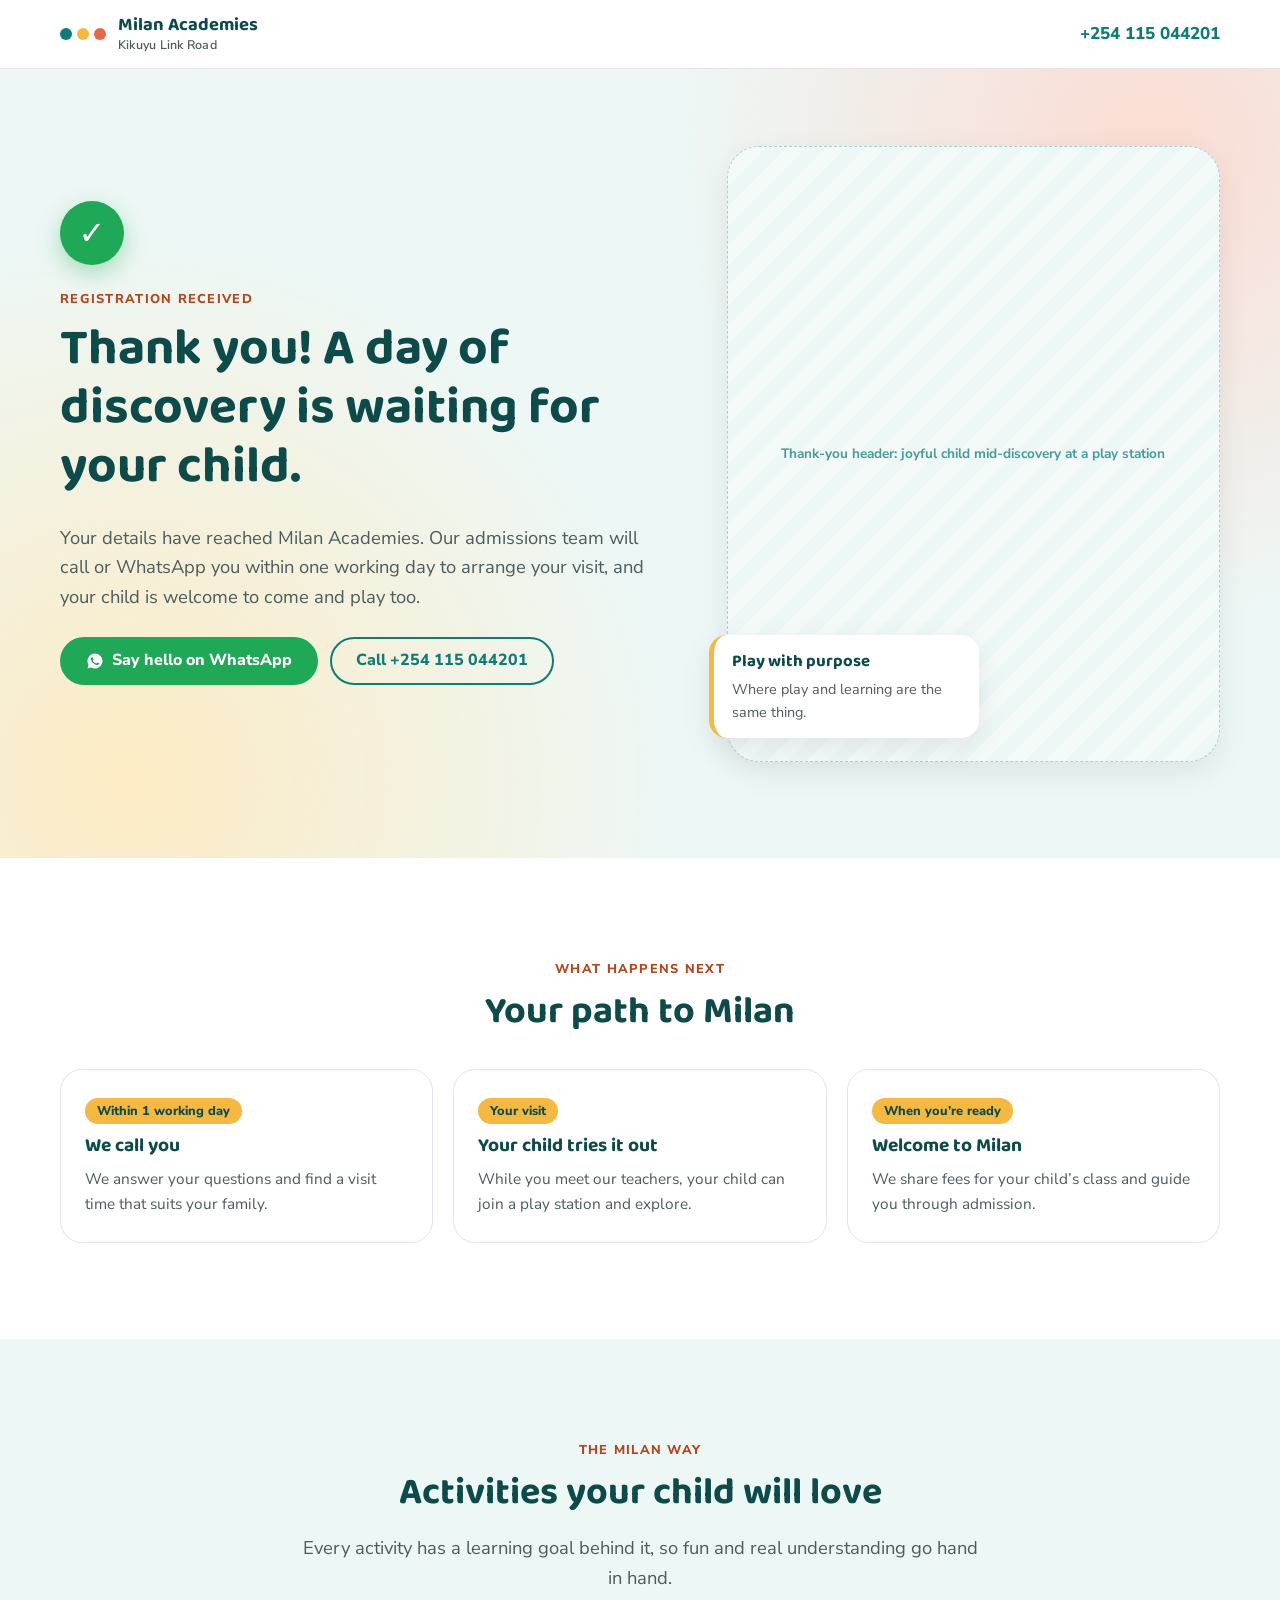
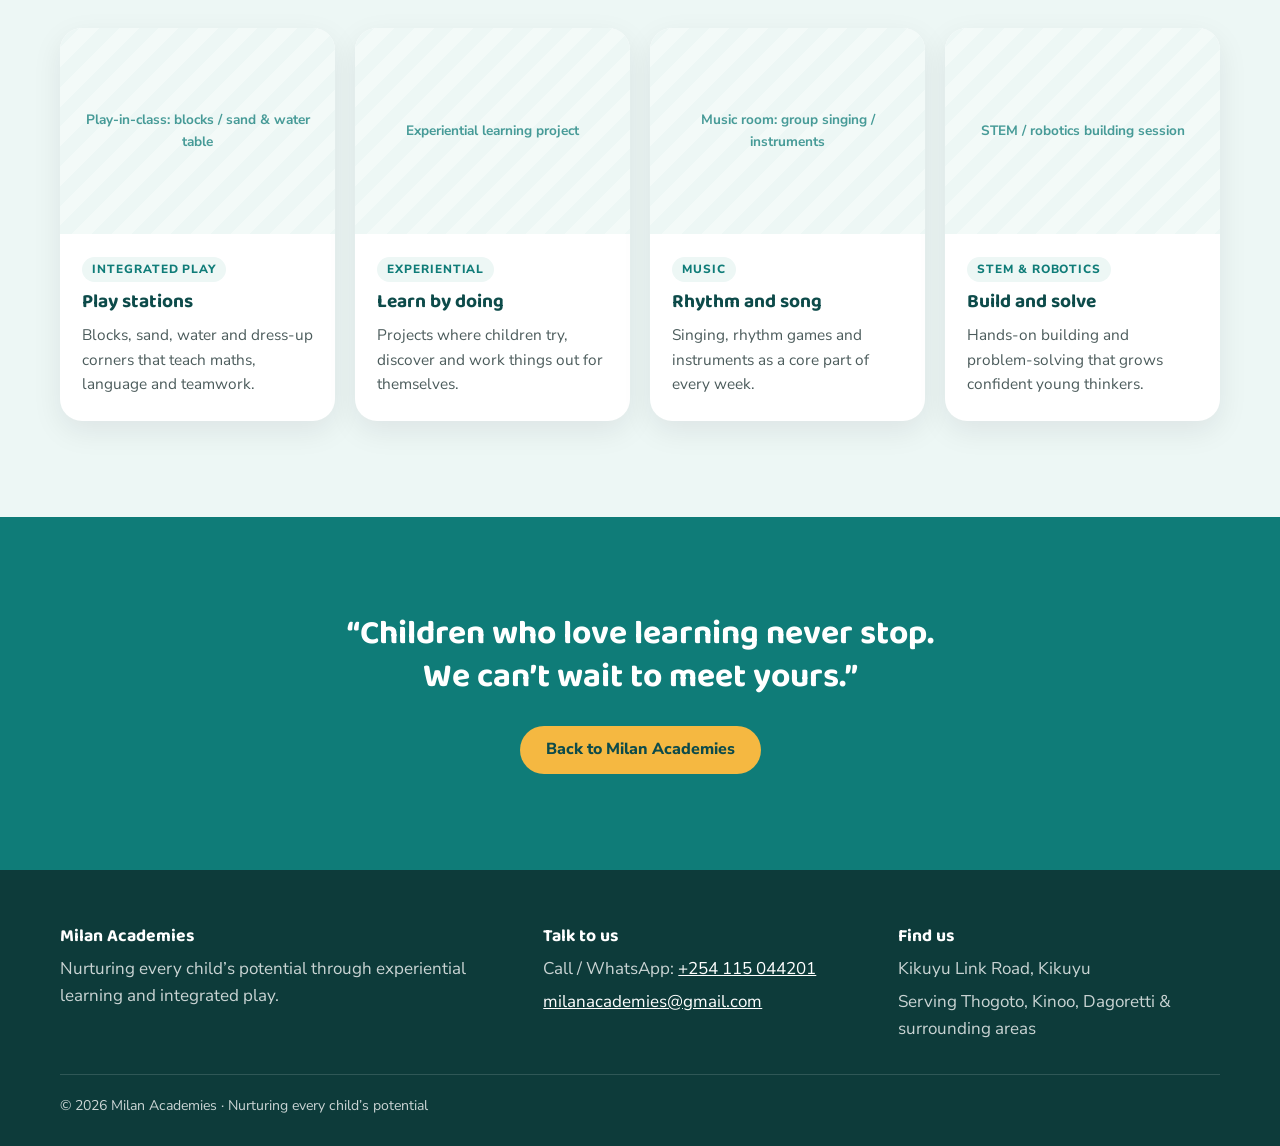
==== thank-you.html @ 1c3ee59c "Add admissions landing and thank-you pages with Netlify Forms Landing page, thank-you page, shared s" ====
<!doctype html>
<html lang="en">
<head>
<meta charset="utf-8">
<meta name="viewport" content="width=device-width, initial-scale=1">
<title>Thank You · Milan Academies</title>
<meta name="robots" content="noindex">
<link rel="preconnect" href="https://fonts.googleapis.com">
<link rel="preconnect" href="https://fonts.gstatic.com" crossorigin>
<link href="https://fonts.googleapis.com/css2?family=Baloo+2:wght@600;700;800&family=Nunito+Sans:wght@400;600;700;800&display=swap" rel="stylesheet">
<link rel="stylesheet" href="assets/landing.css">
<style>
  /* PROVISIONAL palette: keep in sync with index.html. */
  :root {
    --brand: #0F7C78; --brand-ink: #0D4B4A; --on-brand: #fff;
    --accent: #F5B841; --accent-ink: #B4461F; --on-accent: #0D4B4A;
    --coral: #E8664A;
    --soft: #EDF7F5; --hero-bg: radial-gradient(circle at 10% 90%, #FDEBC4 0, transparent 40%), radial-gradient(circle at 90% 10%, #FBDCD3 0, transparent 35%), #EDF7F5;
    --text: #1d2b2b; --muted: #4c5c5c; --foot-bg: #0d3b3a;
    --font-head: "Baloo 2", system-ui, sans-serif; --font-body: "Nunito Sans", system-ui, sans-serif;
  }
  .dots { display: flex; gap: 5px; }
  .dots i { width: 12px; height: 12px; border-radius: 50%; }
  .dots i:nth-child(1) { background: var(--brand); } .dots i:nth-child(2) { background: var(--accent); } .dots i:nth-child(3) { background: var(--coral); }
</style>
<script>
  window.LANDING = {
    school: "Milan Academies",
    metaPixelId: "",           // same Pixel ID as index.html, so the Lead is counted here
    campaign: "MILAN_LEAD_IF_AllSchool_PROS_OCT26"
  };
</script>
</head>
<body data-page="thanks">
<header class="topbar">
  <div class="wrap">
    <a class="brandmark" href="index.html" aria-label="Milan Academies home">
      <span class="dots" aria-hidden="true"><i></i><i></i><i></i></span>
      <span class="name">Milan Academies<small>Kikuyu Link Road</small></span>
    </a>
    <div class="top-actions"><a class="top-phone" href="tel:+254115044201">+254 115 044201</a></div>
  </div>
</header>

<main>
  <section class="hero thanks-hero">
    <div class="wrap hero-grid">
      <div>
        <div class="tick-badge" aria-hidden="true">✓</div>
        <span class="eyebrow">Registration received</span>
        <h1>Thank you<span data-thanks-name></span>! A day of discovery is waiting for your child.</h1>
        <p class="lead">Your details have reached Milan Academies. Our admissions team will call or WhatsApp you within one working day to arrange your visit, and your child is welcome to come and play too.</p>
        <div class="hero-ctas">
          <a class="btn btn-wa" data-wa-continue href="https://wa.me/254115044201" target="_blank" rel="noopener">Say hello on WhatsApp</a>
          <a class="btn btn-ghost" href="tel:+254115044201">Call +254 115 044201</a>
        </div>
      </div>
      <div class="hero-media">
        <figure class="slot" data-slot="thanks-hero" data-label="Thank-you header: joyful child mid-discovery at a play station"></figure>
        <div class="hero-badge"><strong>Play with purpose</strong>Where play and learning are the same thing.</div>
      </div>
    </div>
  </section>

  <section>
    <div class="wrap">
      <div class="center"><span class="eyebrow">What happens next</span><h2>Your path to Milan</h2></div>
      <div class="steps next-steps">
        <div class="step"><span class="time">Within 1 working day</span><h3>We call you</h3><p>We answer your questions and find a visit time that suits your family.</p></div>
        <div class="step"><span class="time">Your visit</span><h3>Your child tries it out</h3><p>While you meet our teachers, your child can join a play station and explore.</p></div>
        <div class="step"><span class="time">When you’re ready</span><h3>Welcome to Milan</h3><p>We share fees for your child’s class and guide you through admission.</p></div>
      </div>
    </div>
  </section>

  <section class="features">
    <div class="wrap">
      <div class="center">
        <span class="eyebrow">The Milan way</span>
        <h2>Activities your child will love</h2>
        <p class="lead">Every activity has a learning goal behind it, so fun and real understanding go hand in hand.</p>
      </div>
      <div class="feature-grid" style="--cols:4">
        <article class="feature activity">
          <figure class="slot" data-slot="activity-play-stations" data-label="Play-in-class: blocks / sand & water table"></figure>
          <div class="body"><span class="tag">Integrated play</span><h3>Play stations</h3><p>Blocks, sand, water and dress-up corners that teach maths, language and teamwork.</p></div>
        </article>
        <article class="feature activity">
          <figure class="slot" data-slot="activity-experiential" data-label="Experiential learning project"></figure>
          <div class="body"><span class="tag">Experiential</span><h3>Learn by doing</h3><p>Projects where children try, discover and work things out for themselves.</p></div>
        </article>
        <article class="feature activity">
          <figure class="slot" data-slot="activity-music" data-label="Music room: group singing / instruments"></figure>
          <div class="body"><span class="tag">Music</span><h3>Rhythm and song</h3><p>Singing, rhythm games and instruments as a core part of every week.</p></div>
        </article>
        <article class="feature activity">
          <figure class="slot" data-slot="activity-stem" data-label="STEM / robotics building session"></figure>
          <div class="body"><span class="tag">STEM &amp; robotics</span><h3>Build and solve</h3><p>Hands-on building and problem-solving that grows confident young thinkers.</p></div>
        </article>
      </div>
    </div>
  </section>

  <section class="band center">
    <div class="wrap">
      <p class="promise">“Children who love learning never stop. We can’t wait to meet yours.”</p>
      <a class="btn btn-accent" href="index.html">Back to Milan Academies</a>
    </div>
  </section>
</main>

<footer class="foot">
  <div class="wrap foot-grid">
    <div><h3>Milan Academies</h3><p>Nurturing every child’s potential through experiential learning and integrated play.</p></div>
    <div><h3>Talk to us</h3><ul><li>Call / WhatsApp: <a href="tel:+254115044201">+254 115 044201</a></li><li><a href="mailto:milanacademies@gmail.com">milanacademies@gmail.com</a></li></ul></div>
    <div><h3>Find us</h3><ul><li>Kikuyu Link Road, Kikuyu</li><li>Serving Thogoto, Kinoo, Dagoretti &amp; surrounding areas</li></ul></div>
  </div>
  <div class="wrap small">© <span data-year></span> Milan Academies · Nurturing every child’s potential</div>
</footer>

<script src="assets/landing.js"></script>
</body>
</html>
---- assets/landing.css ----
/* =========================================================
   SCHOOL ADMISSIONS LANDING — SHARED STYLES
   Each page sets its own palette tokens in a <style> block;
   the values below are only fallbacks.
   ========================================================= */
:root {
  --brand: #1f4e79; --brand-ink: #12304b; --on-brand: #fff;
  --accent: #f2b33d; --accent-ink: #8a5a00; --on-accent: #12304b;
  --soft: #f1f5f9; --hero-bg: var(--soft);
  --text: #1f2933; --muted: #52606d; --foot-bg: #12304b;
  --wa: #1fa855; --wa-ink: #fff;
  --line: #e6e1ec; --danger: #c0392b;
  --radius: 22px; --shadow: 0 10px 30px rgba(20, 10, 40, .08);
  --font-head: Georgia, serif; --font-body: system-ui, sans-serif;
}

*, *::before, *::after { box-sizing: border-box; }
html { scroll-behavior: smooth; -webkit-text-size-adjust: 100%; }
body {
  margin: 0; background: #fff; color: var(--text);
  font: 400 1.0625rem/1.6 var(--font-body);
}
img { max-width: 100%; display: block; }
a { color: var(--brand); }
h1, h2, h3 { font-family: var(--font-head); color: var(--brand-ink); line-height: 1.15; margin: 0 0 .5em; }
h1 { font-size: clamp(2rem, 5vw, 3.2rem); }
h2 { font-size: clamp(1.6rem, 3.6vw, 2.35rem); }
h3 { font-size: 1.2rem; }
p { margin: 0 0 1em; }
[hidden] { display: none !important; }
:focus-visible { outline: 3px solid var(--accent); outline-offset: 2px; }

.wrap { width: min(1160px, 100% - 32px); margin-inline: auto; }
section { padding: clamp(56px, 8vw, 96px) 0; }
.center { text-align: center; }
.center .lead { margin-inline: auto; }
.eyebrow {
  display: inline-block; margin-bottom: .8rem;
  font: 800 .8rem/1.2 var(--font-body); letter-spacing: .1em; text-transform: uppercase;
  color: var(--accent-ink);
}
.lead { font-size: 1.15rem; color: var(--muted); max-width: 62ch; }
.small { font-size: .88rem; }

/* ---------- Buttons ---------- */
.btn {
  display: inline-flex; align-items: center; justify-content: center; gap: .5em;
  min-height: 48px; padding: .75em 1.5em; border: 2px solid transparent; border-radius: 999px;
  font: 800 1rem/1.2 var(--font-body); text-decoration: none; cursor: pointer;
  transition: transform .15s ease, box-shadow .15s ease, background-color .15s ease;
}
.btn:hover { transform: translateY(-1px); box-shadow: 0 6px 18px rgba(0,0,0,.12); }
.btn:disabled { opacity: .65; cursor: progress; transform: none; box-shadow: none; }
.btn-primary { background: var(--brand); color: var(--on-brand); }
.btn-primary:hover { background: var(--brand-ink); }
.btn-accent { background: var(--accent); color: var(--on-accent); }
.btn-ghost { background: transparent; color: var(--brand); border-color: currentColor; }
.btn-wa { background: var(--wa); color: var(--wa-ink); }
.btn-wa::before {
  content: ""; width: 1.15em; height: 1.15em; flex: none;
  background: currentColor;
  -webkit-mask: url("data:image/svg+xml,%3Csvg xmlns='http://www.w3.org/2000/svg' viewBox='0 0 24 24'%3E%3Cpath d='M12 2a10 10 0 0 0-8.6 15.1L2 22l5-1.3A10 10 0 1 0 12 2zm5.3 14.1c-.2.6-1.3 1.2-1.8 1.2-.5.1-1 .1-3.3-.8-2.8-1.1-4.5-3.9-4.7-4.1-.1-.2-1.1-1.5-1.1-2.8s.7-2 1-2.3c.2-.3.5-.3.7-.3h.5c.2 0 .4 0 .6.5l.9 2.1c.1.2.1.4 0 .5l-.4.6-.4.4c-.1.1-.3.3-.1.6.2.3.8 1.3 1.7 2.1 1.2 1 2.1 1.4 2.4 1.5.3.1.5.1.6-.1l.9-1c.2-.3.4-.2.6-.1l2 1c.3.1.5.2.5.3.1.2.1.7-.1 1.3z'/%3E%3C/svg%3E") center / contain no-repeat;
          mask: url("data:image/svg+xml,%3Csvg xmlns='http://www.w3.org/2000/svg' viewBox='0 0 24 24'%3E%3Cpath d='M12 2a10 10 0 0 0-8.6 15.1L2 22l5-1.3A10 10 0 1 0 12 2zm5.3 14.1c-.2.6-1.3 1.2-1.8 1.2-.5.1-1 .1-3.3-.8-2.8-1.1-4.5-3.9-4.7-4.1-.1-.2-1.1-1.5-1.1-2.8s.7-2 1-2.3c.2-.3.5-.3.7-.3h.5c.2 0 .4 0 .6.5l.9 2.1c.1.2.1.4 0 .5l-.4.6-.4.4c-.1.1-.3.3-.1.6.2.3.8 1.3 1.7 2.1 1.2 1 2.1 1.4 2.4 1.5.3.1.5.1.6-.1l.9-1c.2-.3.4-.2.6-.1l2 1c.3.1.5.2.5.3.1.2.1.7-.1 1.3z'/%3E%3C/svg%3E") center / contain no-repeat;
}
.btn-small { min-height: 40px; padding: .5em 1.1em; font-size: .92rem; }

/* ---------- Top bar ---------- */
.topbar {
  position: sticky; top: 0; z-index: 50;
  background: rgba(255,255,255,.94); backdrop-filter: saturate(1.4) blur(8px);
  border-bottom: 1px solid var(--line);
}
.topbar .wrap { display: flex; align-items: center; justify-content: space-between; gap: 16px; min-height: 68px; }
.brandmark { display: flex; align-items: center; gap: 12px; text-decoration: none; color: var(--brand-ink); }
.brandmark img { height: 44px; width: auto; }
.brandmark .name { font: 700 1.15rem/1.1 var(--font-head); }
.brandmark .name small { display: block; margin-top: 3px; font: 600 .78rem/1.2 var(--font-body); color: var(--muted); letter-spacing: .02em; }
.top-actions { display: flex; align-items: center; gap: 16px; }
.top-phone { font-weight: 800; text-decoration: none; white-space: nowrap; }

/* ---------- Hero ---------- */
.hero { background: var(--hero-bg); padding-top: clamp(40px, 6vw, 80px); }
.hero-grid { display: grid; grid-template-columns: 1.1fr .9fr; gap: clamp(28px, 5vw, 64px); align-items: center; }
.hero-ctas { display: flex; flex-wrap: wrap; gap: 12px; margin: 1.6rem 0 1.4rem; }
.chips { list-style: none; padding: 0; margin: 0; display: flex; flex-wrap: wrap; gap: 8px; }
.chips li {
  background: #fff; border: 1px solid var(--line); border-radius: 999px;
  padding: .35em .95em; font-weight: 700; font-size: .9rem; color: var(--brand-ink);
}
.hero-media { position: relative; }
.hero-media .slot { aspect-ratio: 4 / 5; border-radius: 32px; box-shadow: var(--shadow); }
.hero-badge {
  position: absolute; left: -18px; bottom: 24px; max-width: 270px;
  background: #fff; border-radius: 18px; padding: 14px 18px; box-shadow: var(--shadow);
  font-size: .9rem; color: var(--muted); border-left: 5px solid var(--accent);
}
.hero-badge strong { display: block; color: var(--brand-ink); font-family: var(--font-head); font-size: 1.05rem; margin-bottom: 2px; }

/* ---------- Photo slots ---------- */
.slot {
  position: relative; margin: 0; overflow: hidden; border-radius: var(--radius);
  aspect-ratio: 4 / 3; background:
    repeating-linear-gradient(135deg, transparent 0 14px, rgba(255,255,255,.35) 14px 28px),
    var(--soft);
  border: 1px dashed color-mix(in srgb, var(--brand) 30%, transparent);
}
.slot::before {
  content: attr(data-label); position: absolute; inset: 0; display: grid; place-items: center;
  padding: 16px; text-align: center; font-size: .85rem; font-weight: 700; color: var(--brand);
  opacity: .75;
}
.slot img { position: absolute; inset: 0; width: 100%; height: 100%; object-fit: cover; }
.slot.has-img { border: 0; background: var(--soft); }
.slot.has-img::before { content: none; }
.slot-wide { aspect-ratio: 16 / 9; margin-top: 1.6rem; }

/* ---------- Register ---------- */
.register { background: #fff; }
.register-grid { display: grid; grid-template-columns: .9fr 1.1fr; gap: clamp(28px, 5vw, 64px); align-items: start; }
.assure { list-style: none; padding: 0; margin: 1.4rem 0 0; display: grid; gap: 14px; }
.assure li { display: flex; gap: 14px; align-items: flex-start; color: var(--muted); }
.assure .ic {
  flex: none; width: 44px; height: 44px; display: grid; place-items: center;
  background: var(--soft); border-radius: 14px; font-size: 1.25rem;
}
.assure b { display: block; color: var(--brand-ink); }

.form-card {
  background: #fff; border: 1.5px solid var(--line); border-radius: 28px;
  padding: clamp(22px, 4vw, 40px); box-shadow: var(--shadow);
  border-top: 6px solid var(--brand);
}
.form-card h3 { font-size: 1.5rem; margin-bottom: .25em; }
.form-card .sub { color: var(--muted); font-size: .95rem; margin-bottom: 1.4rem; }
.fgrid { display: grid; grid-template-columns: 1fr 1fr; gap: 16px 18px; }
.fgrid .full { grid-column: 1 / -1; }
.field { margin: 0; padding: 0; border: 0; min-width: 0; }
.field label, .field legend { display: block; font-weight: 800; font-size: .92rem; color: var(--brand-ink); margin-bottom: 6px; padding: 0; }
.opt { font-weight: 600; color: var(--muted); }
.field input:not([type=radio]):not([type=checkbox]), .field select, .field textarea {
  width: 100%; min-height: 48px; padding: .7em .9em;
  font: inherit; font-size: 1rem; color: var(--text);
  background: #fff; border: 1.5px solid #d6cfe0; border-radius: 14px;
  transition: border-color .15s ease, box-shadow .15s ease;
}
.field textarea { min-height: 110px; resize: vertical; }
.field input:focus, .field select:focus, .field textarea:focus {
  outline: none; border-color: var(--brand);
  box-shadow: 0 0 0 4px color-mix(in srgb, var(--brand) 18%, transparent);
}
.err { display: none; margin-top: 6px; color: var(--danger); font-size: .85rem; font-weight: 700; }
.field.invalid .err { display: block; }
.field.invalid input:not([type=radio]):not([type=checkbox]), .field.invalid select { border-color: var(--danger); }
.choice-row { display: grid; grid-template-columns: repeat(3, 1fr); gap: 10px; }
.choice { position: relative; margin: 0 !important; cursor: pointer; }
.choice input { position: absolute; opacity: 0; inset: 0; cursor: pointer; }
.choice span {
  display: block; height: 100%; padding: 12px 14px; border: 1.5px solid #d6cfe0; border-radius: 14px;
  font-weight: 800; color: var(--brand-ink); transition: border-color .15s, background-color .15s;
}
.choice small { display: block; font-weight: 600; font-size: .8rem; color: var(--muted); }
.choice input:checked + span { border-color: var(--brand); background: var(--soft); box-shadow: inset 0 0 0 1px var(--brand); }
.choice input:focus-visible + span { outline: 3px solid var(--accent); outline-offset: 2px; }
.field.invalid .choice span { border-color: var(--danger); }
.consent { display: flex !important; gap: 10px; align-items: flex-start; font-weight: 600 !important; color: var(--muted) !important; cursor: pointer; }
.consent input { width: 20px; height: 20px; margin: 2px 0 0; flex: none; accent-color: var(--brand); }
.hp { position: absolute !important; left: -10000px; width: 1px; height: 1px; overflow: hidden; }
.form-card button[type=submit] { width: 100%; min-height: 54px; font-size: 1.08rem; }
.form-note { margin: .8rem 0 0; text-align: center; font-size: .88rem; color: var(--muted); }
.form-error {
  margin: 0 0 1rem; padding: 12px 14px; border-radius: 12px;
  background: #fdecea; color: #8e2a1f; font-weight: 700; font-size: .92rem;
}
.thanks { display: none; text-align: center; padding: 12px 0; }
.form-card.sent form { display: none; }
.form-card.sent .thanks { display: block; }
.thanks .big { font-size: 3rem; line-height: 1; margin-bottom: .6rem; }
.thanks p { color: var(--muted); }

/* ---------- Worries ---------- */
.hear { background: var(--soft); }
.hear-grid { display: grid; grid-template-columns: repeat(3, 1fr); gap: 20px; margin-top: 2.2rem; }
.worry { background: #fff; border-radius: var(--radius); padding: 28px; box-shadow: var(--shadow); }
.worry .q { font: 700 1.15rem/1.3 var(--font-head); color: var(--brand-ink); margin-bottom: .7rem; }
.worry .q::before { content: "“"; display: block; font-size: 2.4rem; line-height: .7; color: var(--accent); }
.worry p { margin: 0; color: var(--muted); }

/* ---------- Feature cards ---------- */
.features { background: var(--soft); }
.feature-grid { display: grid; grid-template-columns: repeat(var(--cols, 3), 1fr); gap: 20px; margin-top: 2.2rem; }
.feature { background: #fff; border-radius: var(--radius); overflow: hidden; box-shadow: var(--shadow); display: flex; flex-direction: column; }
.feature .slot { border-radius: 0; border: 0; }
.feature .body { padding: 20px 22px 24px; }
.feature .body p { margin: 0; color: var(--muted); font-size: .96rem; }
.feature .tag {
  display: inline-block; margin-bottom: .6rem; padding: 3px 10px; border-radius: 999px;
  background: var(--soft); color: var(--brand); font-weight: 800; font-size: .74rem; letter-spacing: .08em; text-transform: uppercase;
}

/* ---------- Split + mosaic ---------- */
.split { display: grid; grid-template-columns: 1fr 1fr; gap: clamp(28px, 5vw, 64px); align-items: center; }
.ticks { list-style: none; padding: 0; margin: 1.4rem 0 0; display: grid; gap: 14px; }
.ticks li { position: relative; padding-left: 38px; color: var(--muted); }
.ticks li::before {
  content: "✓"; position: absolute; left: 0; top: 1px; width: 26px; height: 26px; display: grid; place-items: center;
  border-radius: 50%; background: var(--brand); color: var(--on-brand); font-weight: 800; font-size: .85rem;
}
.ticks strong { color: var(--brand-ink); }
.mosaic { display: grid; grid-template-columns: 1fr 1fr; grid-template-rows: 1fr 1fr; gap: 14px; }
.mosaic .slot { aspect-ratio: auto; min-height: 180px; }
.mosaic .slot:first-child { grid-row: 1 / 3; min-height: 380px; }

/* ---------- Steps ---------- */
.steps { display: grid; grid-template-columns: repeat(4, 1fr); gap: 20px; margin-top: 2.2rem; counter-reset: step; }
.steps.next-steps { grid-template-columns: repeat(3, 1fr); }
.step { position: relative; background: #fff; border: 1.5px solid var(--line); border-radius: var(--radius); padding: 26px 24px; }
.step .time {
  display: inline-block; margin-bottom: .7rem; padding: 3px 12px; border-radius: 999px;
  background: var(--accent); color: var(--on-accent); font-weight: 800; font-size: .8rem;
}
.step p { margin: 0; color: var(--muted); font-size: .96rem; }

/* ---------- FAQ ---------- */
.faq { max-width: 800px; margin: 2.2rem auto 0; display: grid; gap: 12px; }
.faq details { background: #fff; border: 1.5px solid var(--line); border-radius: 18px; padding: 0 22px; }
.faq details[open] { border-color: var(--brand); }
.faq summary {
  list-style: none; cursor: pointer; padding: 18px 32px 18px 0; position: relative;
  font-weight: 800; color: var(--brand-ink);
}
.faq summary::-webkit-details-marker { display: none; }
.faq summary::after { content: "+"; position: absolute; right: 0; top: 50%; transform: translateY(-50%); font-size: 1.5rem; color: var(--brand); }
.faq details[open] summary::after { content: "–"; }
.faq details p { color: var(--muted); padding-bottom: 18px; margin: 0; }

/* ---------- Band ---------- */
.band { background: var(--brand); color: var(--on-brand); }
.band .lead { color: color-mix(in srgb, var(--on-brand) 85%, transparent); }
.promise { font: 700 clamp(1.4rem, 3.4vw, 2.1rem)/1.3 var(--font-head); max-width: 30ch; margin: 0 auto 1.6rem; }

/* ---------- Thank-you page ---------- */
.thanks-hero .tick-badge {
  width: 64px; height: 64px; display: grid; place-items: center; margin-bottom: 1.2rem;
  border-radius: 50%; background: var(--wa); color: #fff; font-size: 2rem; font-weight: 800;
  box-shadow: 0 8px 22px rgba(31,168,85,.35);
}

/* ---------- Footer ---------- */
.foot { background: var(--foot-bg); color: rgba(255,255,255,.78); padding: 56px 0 28px; }
.foot h3 { color: #fff; font-size: 1.1rem; }
.foot a { color: #fff; }
.foot ul { list-style: none; padding: 0; margin: 0; display: grid; gap: 6px; }
.foot-grid { display: grid; grid-template-columns: 1.4fr 1fr 1fr; gap: 32px; margin-bottom: 32px; }
.foot .small { border-top: 1px solid rgba(255,255,255,.14); padding-top: 20px; }

/* ---------- Sticky mobile CTA ---------- */
.sticky-cta { display: none; }

/* ---------- Responsive ---------- */
@media (max-width: 960px) {
  .feature-grid { grid-template-columns: repeat(2, 1fr); }
  .steps { grid-template-columns: repeat(2, 1fr); }
  .hear-grid { grid-template-columns: 1fr; }
}
@media (max-width: 820px) {
  .hero-grid, .register-grid, .split { grid-template-columns: 1fr; }
  .hero-media .slot { aspect-ratio: 4 / 3; }
  .hero-badge { left: 12px; bottom: -18px; }
  .hero-media { margin-bottom: 18px; }
  .foot-grid { grid-template-columns: 1fr; }
  /* Paid traffic lands on phones: put the form above the reassurance copy. */
  .form-first .register-grid .form-card { order: -1; }
  .form-first .register-aside .slot-wide { display: none; }
}
@media (max-width: 720px) {
  body:not([data-page=thanks]) { padding-bottom: 76px; }
  .top-phone { display: none; }
  .fgrid, .steps, .steps.next-steps, .feature-grid { grid-template-columns: 1fr; }
  .choice-row { grid-template-columns: 1fr; }
  .mosaic .slot:first-child { min-height: 280px; }
  .sticky-cta {
    position: fixed; left: 0; right: 0; bottom: 0; z-index: 60;
    display: grid; grid-template-columns: 1fr 1fr; gap: 10px;
    padding: 10px 16px calc(10px + env(safe-area-inset-bottom));
    background: rgba(255,255,255,.96); border-top: 1px solid var(--line);
    box-shadow: 0 -6px 20px rgba(0,0,0,.08);
    transition: transform .2s ease;
  }
  .sticky-cta.away { transform: translateY(110%); }
}
@media (prefers-reduced-motion: reduce) {
  html { scroll-behavior: auto; }
  .btn, .sticky-cta { transition: none; }
}
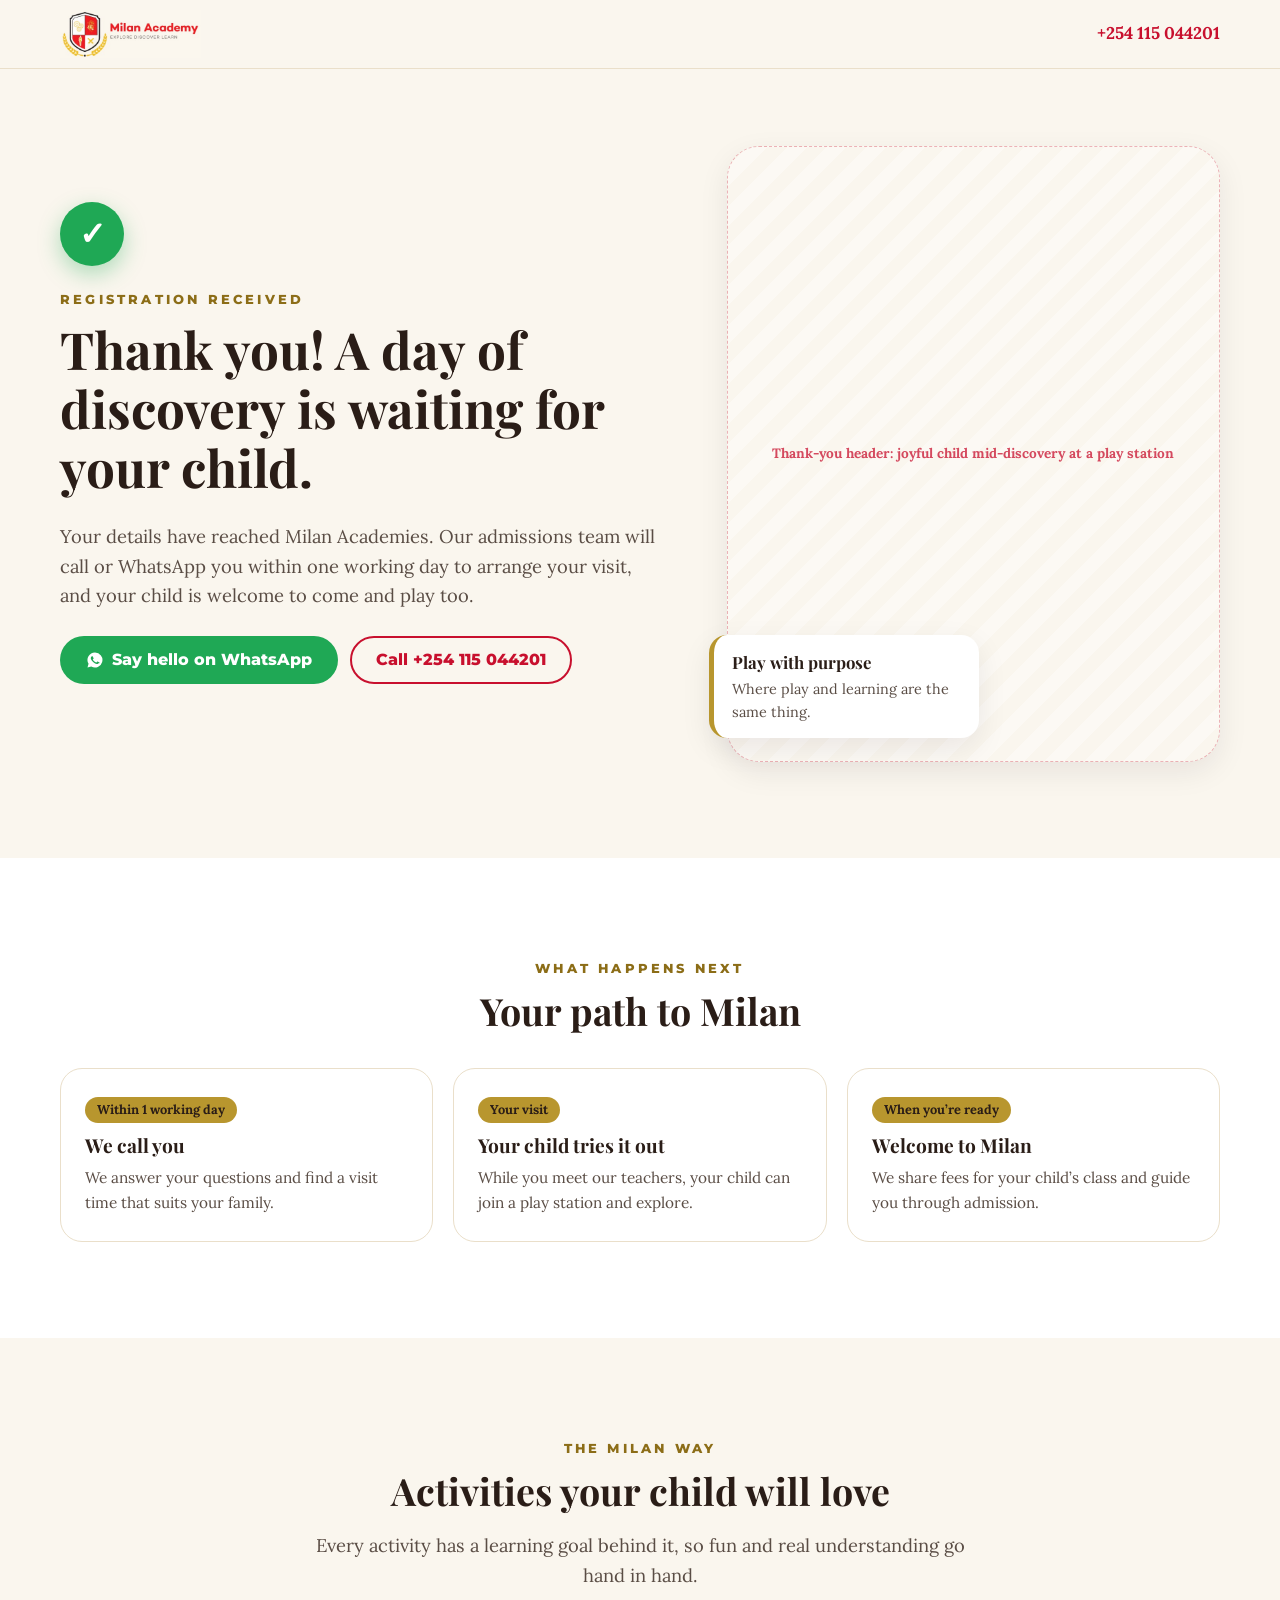
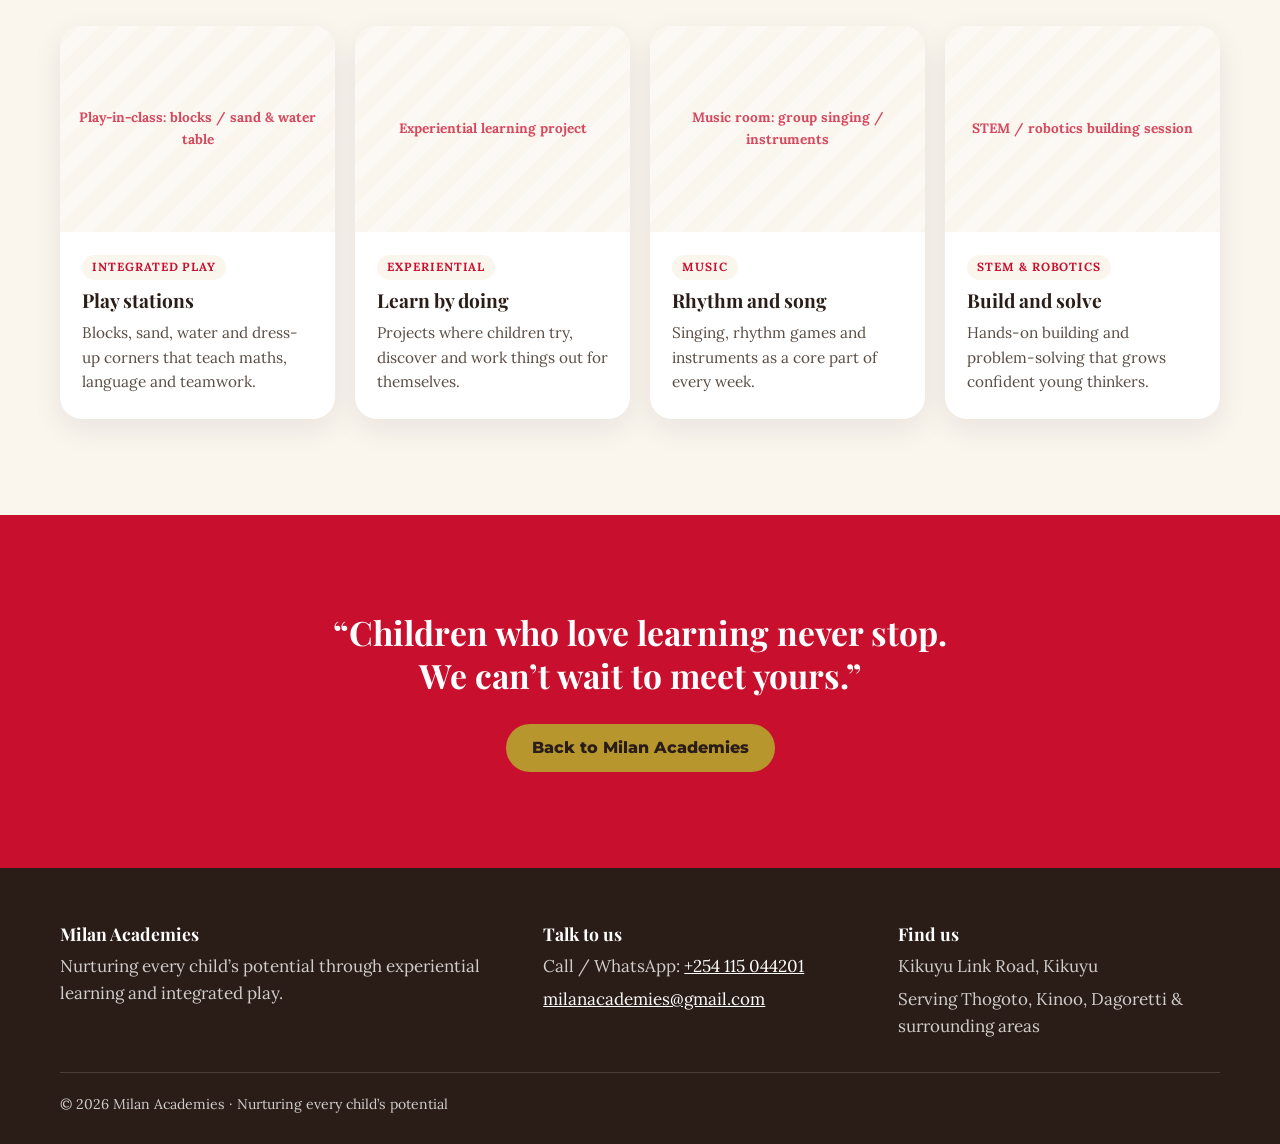
==== commit 946ff3f7: "Apply Milan brand palette and logo, add Mashujaa Day section Co-Authored-By: Claude Opus 5.5 <norepl" ====
--- a/thank-you.html
+++ b/thank-you.html
@@ -7,18 +7,22 @@
 <meta name="robots" content="noindex">
 <link rel="preconnect" href="https://fonts.googleapis.com">
 <link rel="preconnect" href="https://fonts.gstatic.com" crossorigin>
-<link href="https://fonts.googleapis.com/css2?family=Baloo+2:wght@600;700;800&family=Nunito+Sans:wght@400;600;700;800&display=swap" rel="stylesheet">
+<link href="https://fonts.googleapis.com/css2?family=Lora:ital,wght@0,400;0,600;0,700;1,400&family=Montserrat:wght@600;700;800&family=Playfair+Display:ital,wght@0,700;0,800;1,700&display=swap" rel="stylesheet">
 <link rel="stylesheet" href="assets/landing.css">
 <style>
-  /* PROVISIONAL palette: keep in sync with index.html. */
+  /* Milan palette, taken from the school crest and Mashujaa Day artwork: crimson, gold and cream. */
   :root {
-    --brand: #0F7C78; --brand-ink: #0D4B4A; --on-brand: #fff;
-    --accent: #F5B841; --accent-ink: #B4461F; --on-accent: #0D4B4A;
-    --coral: #E8664A;
-    --soft: #EDF7F5; --hero-bg: radial-gradient(circle at 10% 90%, #FDEBC4 0, transparent 40%), radial-gradient(circle at 90% 10%, #FBDCD3 0, transparent 35%), #EDF7F5;
-    --text: #1d2b2b; --muted: #4c5c5c; --foot-bg: #0d3b3a;
-    --font-head: "Baloo 2", system-ui, sans-serif; --font-body: "Nunito Sans", system-ui, sans-serif;
+    --brand: #C8102E; --brand-ink: #2A1D17; --on-brand: #fff;
+    --accent: #B8962E; --accent-ink: #8C6D17; --on-accent: #2A1D17;
+    --coral: #C8102E;
+    --soft: #FAF6EE; --hero-bg: #FAF6EE; --mash-bg: #fff;
+    --text: #2A1D17; --muted: #5a4d45; --foot-bg: #2A1D17; --line: #eadfca;
+    --font-head: "Playfair Display", Georgia, serif; --font-body: "Lora", Georgia, serif;
   }
+  .eyebrow { font-family: "Montserrat", system-ui, sans-serif; letter-spacing: .25em; }
+  .btn { font-family: "Montserrat", system-ui, sans-serif; }
+  .topbar { background: rgba(250,246,238,.95); }
+  .brandmark img { height: 48px; }
   .dots { display: flex; gap: 5px; }
   .dots i { width: 12px; height: 12px; border-radius: 50%; }
   .dots i:nth-child(1) { background: var(--brand); } .dots i:nth-child(2) { background: var(--accent); } .dots i:nth-child(3) { background: var(--coral); }
@@ -35,8 +39,7 @@
 <header class="topbar">
   <div class="wrap">
     <a class="brandmark" href="index.html" aria-label="Milan Academies home">
-      <span class="dots" aria-hidden="true"><i></i><i></i><i></i></span>
-      <span class="name">Milan Academies<small>Kikuyu Link Road</small></span>
+      <img src="images/logo.png" alt="Milan Academies, Explore Discover Learn" width="141" height="48">
     </a>
     <div class="top-actions"><a class="top-phone" href="tel:+254115044201">+254 115 044201</a></div>
   </div>
--- a/assets/landing.css
+++ b/assets/landing.css
@@ -292,3 +292,18 @@
   html { scroll-behavior: auto; }
   .btn, .sticky-cta { transition: none; }
 }
+/* ---------- Mashujaa Day greeting ---------- */
+.mashujaa { background: var(--mash-bg, var(--soft)); position: relative; overflow: hidden; }
+.mashujaa::before {
+  content: ""; position: absolute; left: 0; right: 0; top: 0; height: 8px;
+  background: linear-gradient(90deg, #111 0 33.3%, #fff 33.3% 35%, #BB0000 35% 65%, #fff 65% 66.7%, #006B3F 66.7%);
+}
+.mashujaa-grid { display: grid; grid-template-columns: .9fr 1.1fr; gap: clamp(28px, 5vw, 64px); align-items: center; }
+.mashujaa-media img { width: 100%; border-radius: var(--radius); box-shadow: var(--shadow); }
+.mashujaa h2 .pre { display: block; font-size: .55em; letter-spacing: .3em; text-transform: uppercase; color: var(--accent-ink); }
+.flag-rule { display: flex; gap: 8px; margin: 1.1rem 0 1.3rem; }
+.flag-rule i { width: 56px; height: 7px; border-radius: 4px; background: #111; }
+.flag-rule i:nth-child(2) { background: #BB0000; } .flag-rule i:nth-child(3) { background: #006B3F; }
+.mashujaa .lead strong { color: var(--brand-ink); }
+@media (max-width: 820px) { .mashujaa-grid { grid-template-columns: 1fr; } .mashujaa-media { max-width: 420px; } }
+.sticky-cta:has(> [hidden]) { grid-template-columns: 1fr; }
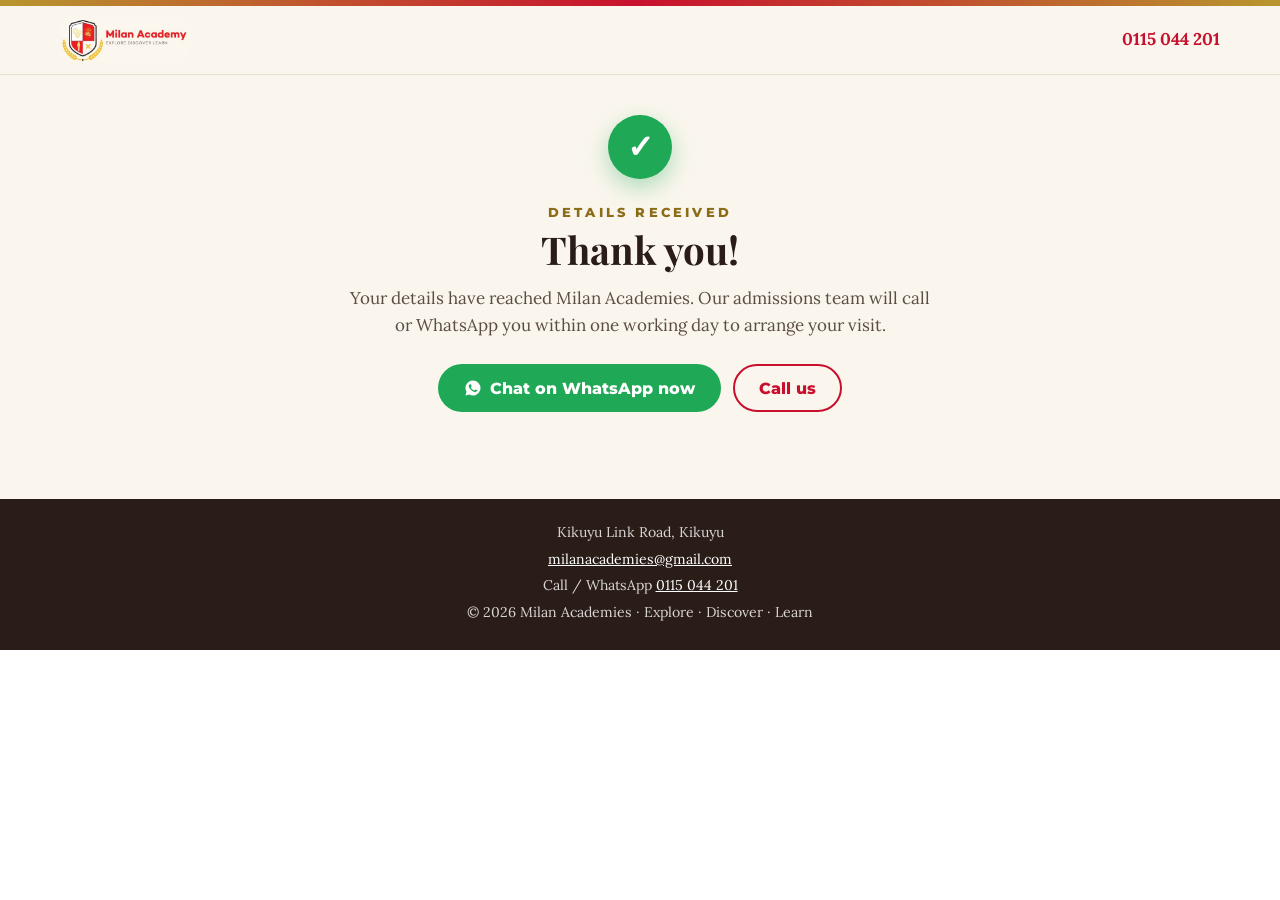
==== commit 21a38976: "Rebuild as form-first Meta ads landing page Logo header, one-line headline and the enquiry form only" ====
--- a/thank-you.html
+++ b/thank-you.html
@@ -5,120 +5,67 @@
 <meta name="viewport" content="width=device-width, initial-scale=1">
 <title>Thank You · Milan Academies</title>
 <meta name="robots" content="noindex">
+<meta name="theme-color" content="#C8102E">
+<link rel="icon" href="images/logo.png">
 <link rel="preconnect" href="https://fonts.googleapis.com">
 <link rel="preconnect" href="https://fonts.gstatic.com" crossorigin>
 <link href="https://fonts.googleapis.com/css2?family=Lora:ital,wght@0,400;0,600;0,700;1,400&family=Montserrat:wght@600;700;800&family=Playfair+Display:ital,wght@0,700;0,800;1,700&display=swap" rel="stylesheet">
 <link rel="stylesheet" href="assets/landing.css">
 <style>
-  /* Milan palette, taken from the school crest and Mashujaa Day artwork: crimson, gold and cream. */
   :root {
     --brand: #C8102E; --brand-ink: #2A1D17; --on-brand: #fff;
     --accent: #B8962E; --accent-ink: #8C6D17; --on-accent: #2A1D17;
-    --coral: #C8102E;
-    --soft: #FAF6EE; --hero-bg: #FAF6EE; --mash-bg: #fff;
-    --text: #2A1D17; --muted: #5a4d45; --foot-bg: #2A1D17; --line: #eadfca;
+    --soft: #FAF6EE; --hero-bg: #FAF6EE; --line: #eadfca;
+    --text: #2A1D17; --muted: #5a4d45; --foot-bg: #2A1D17;
+    --brandbar: linear-gradient(90deg, #B8962E, #C8102E 50%, #B8962E);
     --font-head: "Playfair Display", Georgia, serif; --font-body: "Lora", Georgia, serif;
   }
-  .eyebrow { font-family: "Montserrat", system-ui, sans-serif; letter-spacing: .25em; }
-  .btn { font-family: "Montserrat", system-ui, sans-serif; }
+  .eyebrow, .btn, .lp-trust { font-family: "Montserrat", system-ui, sans-serif; }
+  .eyebrow { letter-spacing: .25em; }
   .topbar { background: rgba(250,246,238,.95); }
-  .brandmark img { height: 48px; }
-  .dots { display: flex; gap: 5px; }
-  .dots i { width: 12px; height: 12px; border-radius: 50%; }
-  .dots i:nth-child(1) { background: var(--brand); } .dots i:nth-child(2) { background: var(--accent); } .dots i:nth-child(3) { background: var(--coral); }
 </style>
 <script>
   window.LANDING = {
     school: "Milan Academies",
-    metaPixelId: "",           // same Pixel ID as index.html, so the Lead is counted here
-    campaign: "MILAN_LEAD_IF_AllSchool_PROS_OCT26"
+    phone: "0115 044 201",
+    whatsapp: "254115044201",
+    waIntro: "Hello Milan Academies, I have just registered my interest on your website and would like to book a school visit.",
+    formEndpoint: "",          // optional: also copy each enquiry to a Google Sheet / Privyr webhook (Netlify Forms already stores them)
+    metaPixelId: "",           // paste the school's Meta Pixel ID here (same ID on index.html and thank-you.html)
+    thankYouUrl: "thank-you.html",
+    campaign: "MILAN_LEAD_LP_AllSchool_PROS_OCT26"
   };
 </script>
 </head>
-<body data-page="thanks">
+<body class="lp" data-page="thanks">
+<div class="brandbar" aria-hidden="true"></div>
 <header class="topbar">
   <div class="wrap">
     <a class="brandmark" href="index.html" aria-label="Milan Academies home">
-      <img src="images/logo.png" alt="Milan Academies, Explore Discover Learn" width="141" height="48">
+      <img src="images/logo.png" alt="Milan Academies, Explore · Discover · Learn" width="141" height="48">
     </a>
-    <div class="top-actions"><a class="top-phone" href="tel:+254115044201">+254 115 044201</a></div>
+    <div class="top-actions"><a class="top-phone" data-contact="tel"></a></div>
   </div>
 </header>
 
 <main>
-  <section class="hero thanks-hero">
-    <div class="wrap hero-grid">
-      <div>
-        <div class="tick-badge" aria-hidden="true">✓</div>
-        <span class="eyebrow">Registration received</span>
-        <h1>Thank you<span data-thanks-name></span>! A day of discovery is waiting for your child.</h1>
-        <p class="lead">Your details have reached Milan Academies. Our admissions team will call or WhatsApp you within one working day to arrange your visit, and your child is welcome to come and play too.</p>
-        <div class="hero-ctas">
-          <a class="btn btn-wa" data-wa-continue href="https://wa.me/254115044201" target="_blank" rel="noopener">Say hello on WhatsApp</a>
-          <a class="btn btn-ghost" href="tel:+254115044201">Call +254 115 044201</a>
-        </div>
+  <section class="lp-hero thanks-hero" style="padding-bottom:clamp(40px,6vw,64px)">
+    <div class="wrap">
+      <div class="tick-badge" aria-hidden="true" style="margin-inline:auto">✓</div>
+      <span class="eyebrow">Details received</span>
+      <h1>Thank you<span data-thanks-name></span>!</h1>
+      <p>Your details have reached Milan Academies. Our admissions team will call or WhatsApp you within one working day to arrange your visit.</p>
+      <div class="hero-ctas" style="justify-content:center">
+        <a class="btn btn-wa" data-wa-continue href="#" target="_blank" rel="noopener">Chat on WhatsApp now</a>
+        <a class="btn btn-ghost" data-contact="tel">Call us</a>
       </div>
-      <div class="hero-media">
-        <figure class="slot" data-slot="thanks-hero" data-label="Thank-you header: joyful child mid-discovery at a play station"></figure>
-        <div class="hero-badge"><strong>Play with purpose</strong>Where play and learning are the same thing.</div>
-      </div>
-    </div>
-  </section>
-
-  <section>
-    <div class="wrap">
-      <div class="center"><span class="eyebrow">What happens next</span><h2>Your path to Milan</h2></div>
-      <div class="steps next-steps">
-        <div class="step"><span class="time">Within 1 working day</span><h3>We call you</h3><p>We answer your questions and find a visit time that suits your family.</p></div>
-        <div class="step"><span class="time">Your visit</span><h3>Your child tries it out</h3><p>While you meet our teachers, your child can join a play station and explore.</p></div>
-        <div class="step"><span class="time">When you’re ready</span><h3>Welcome to Milan</h3><p>We share fees for your child’s class and guide you through admission.</p></div>
-      </div>
-    </div>
-  </section>
-
-  <section class="features">
-    <div class="wrap">
-      <div class="center">
-        <span class="eyebrow">The Milan way</span>
-        <h2>Activities your child will love</h2>
-        <p class="lead">Every activity has a learning goal behind it, so fun and real understanding go hand in hand.</p>
-      </div>
-      <div class="feature-grid" style="--cols:4">
-        <article class="feature activity">
-          <figure class="slot" data-slot="activity-play-stations" data-label="Play-in-class: blocks / sand & water table"></figure>
-          <div class="body"><span class="tag">Integrated play</span><h3>Play stations</h3><p>Blocks, sand, water and dress-up corners that teach maths, language and teamwork.</p></div>
-        </article>
-        <article class="feature activity">
-          <figure class="slot" data-slot="activity-experiential" data-label="Experiential learning project"></figure>
-          <div class="body"><span class="tag">Experiential</span><h3>Learn by doing</h3><p>Projects where children try, discover and work things out for themselves.</p></div>
-        </article>
-        <article class="feature activity">
-          <figure class="slot" data-slot="activity-music" data-label="Music room: group singing / instruments"></figure>
-          <div class="body"><span class="tag">Music</span><h3>Rhythm and song</h3><p>Singing, rhythm games and instruments as a core part of every week.</p></div>
-        </article>
-        <article class="feature activity">
-          <figure class="slot" data-slot="activity-stem" data-label="STEM / robotics building session"></figure>
-          <div class="body"><span class="tag">STEM &amp; robotics</span><h3>Build and solve</h3><p>Hands-on building and problem-solving that grows confident young thinkers.</p></div>
-        </article>
-      </div>
-    </div>
-  </section>
-
-  <section class="band center">
-    <div class="wrap">
-      <p class="promise">“Children who love learning never stop. We can’t wait to meet yours.”</p>
-      <a class="btn btn-accent" href="index.html">Back to Milan Academies</a>
     </div>
   </section>
 </main>
 
-<footer class="foot">
-  <div class="wrap foot-grid">
-    <div><h3>Milan Academies</h3><p>Nurturing every child’s potential through experiential learning and integrated play.</p></div>
-    <div><h3>Talk to us</h3><ul><li>Call / WhatsApp: <a href="tel:+254115044201">+254 115 044201</a></li><li><a href="mailto:milanacademies@gmail.com">milanacademies@gmail.com</a></li></ul></div>
-    <div><h3>Find us</h3><ul><li>Kikuyu Link Road, Kikuyu</li><li>Serving Thogoto, Kinoo, Dagoretti &amp; surrounding areas</li></ul></div>
-  </div>
-  <div class="wrap small">© <span data-year></span> Milan Academies · Nurturing every child’s potential</div>
+<footer class="foot-mini">
+  <p>Kikuyu Link Road, Kikuyu</p><p><a href="mailto:milanacademies@gmail.com">milanacademies@gmail.com</a></p><p>Call / WhatsApp <a data-contact="tel"></a></p>
+  <p>© <span data-year></span> Milan Academies &middot; Explore · Discover · Learn</p>
 </footer>
 
 <script src="assets/landing.js"></script>
--- a/assets/landing.css
+++ b/assets/landing.css
@@ -292,18 +292,22 @@
   html { scroll-behavior: auto; }
   .btn, .sticky-cta { transition: none; }
 }
-/* ---------- Mashujaa Day greeting ---------- */
-.mashujaa { background: var(--mash-bg, var(--soft)); position: relative; overflow: hidden; }
-.mashujaa::before {
-  content: ""; position: absolute; left: 0; right: 0; top: 0; height: 8px;
-  background: linear-gradient(90deg, #111 0 33.3%, #fff 33.3% 35%, #BB0000 35% 65%, #fff 65% 66.7%, #006B3F 66.7%);
-}
-.mashujaa-grid { display: grid; grid-template-columns: .9fr 1.1fr; gap: clamp(28px, 5vw, 64px); align-items: center; }
-.mashujaa-media img { width: 100%; border-radius: var(--radius); box-shadow: var(--shadow); }
-.mashujaa h2 .pre { display: block; font-size: .55em; letter-spacing: .3em; text-transform: uppercase; color: var(--accent-ink); }
-.flag-rule { display: flex; gap: 8px; margin: 1.1rem 0 1.3rem; }
-.flag-rule i { width: 56px; height: 7px; border-radius: 4px; background: #111; }
-.flag-rule i:nth-child(2) { background: #BB0000; } .flag-rule i:nth-child(3) { background: #006B3F; }
-.mashujaa .lead strong { color: var(--brand-ink); }
-@media (max-width: 820px) { .mashujaa-grid { grid-template-columns: 1fr; } .mashujaa-media { max-width: 420px; } }
+
 .sticky-cta:has(> [hidden]) { grid-template-columns: 1fr; }
+
+/* ---------- Form-first ad landing ---------- */
+.brandbar { height: 6px; background: var(--brandbar, var(--brand)); }
+.lp-hero { background: var(--hero-bg); padding: clamp(22px, 4vw, 40px) 0 6px; text-align: center; }
+.lp-hero .eyebrow { margin-bottom: .4rem; }
+.lp-hero h1 { font-size: clamp(1.55rem, 4.6vw, 2.4rem); margin: 0 0 .35em; }
+.lp-hero p { margin: 0 auto; max-width: 54ch; color: var(--muted); }
+.lp-form { background: var(--hero-bg); padding: 18px 0 clamp(40px, 6vw, 64px); }
+.lp-form .form-card { max-width: 680px; margin: 0 auto; }
+.lp-trust { list-style: none; padding: 0; margin: 18px auto 0; display: flex; flex-wrap: wrap; justify-content: center; gap: 6px 18px; font-size: .86rem; font-weight: 700; color: var(--muted); }
+.lp-trust li::before { content: "✓ "; color: var(--brand); }
+.foot-mini { background: var(--foot-bg); color: rgba(255,255,255,.82); text-align: center; padding: 22px 16px; font-size: .88rem; }
+.foot-mini p { margin: 0 0 .3em; }
+.foot-mini a { color: #fff; }
+.label-like { display: block; font-weight: 800; font-size: .92rem; color: var(--brand-ink); margin-bottom: 6px; }
+.fixed-date { margin: 0; min-height: 48px; display: flex; align-items: center; padding: 0 .9em; border-radius: 14px; background: var(--soft); font-weight: 800; color: var(--brand); }
+body.lp { padding-bottom: 0; }
